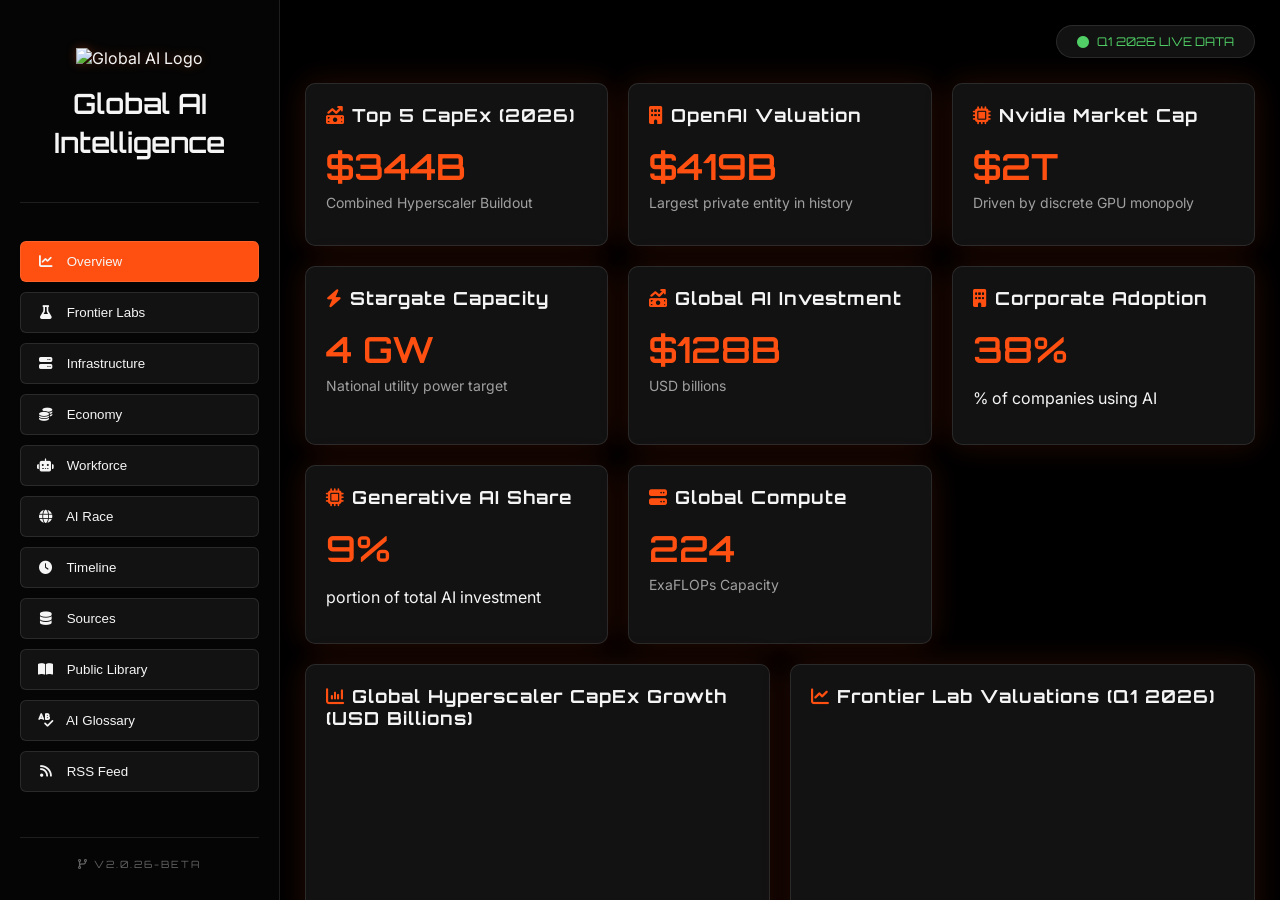
==== index.html @ ada2765d "Update index.html" ====
<!DOCTYPE html>
<html lang="en">
<head>

<meta charset="UTF-8">
<meta name="viewport" content="width=device-width, initial-scale=1.0">

<title>AI Intelligence Command Center 2026-2036</title>

<link href="https://fonts.googleapis.com/css2?family=Inter:wght@300;400;600&family=Orbitron:wght@500&family=Fira+Code&display=swap" rel="stylesheet">
<link rel="stylesheet" href="https://cdnjs.cloudflare.com/ajax/libs/font-awesome/6.5.0/css/all.min.css">
<script src="https://cdn.jsdelivr.net/npm/chart.js"></script>

    <!-- Favicon -->
    <link rel="icon" href="https://bucket.mlcdn.com/a/3336/3336910/images/954757f0260b2060e6b3824794ee5114949064bf.png">



    

<style>



    
:root {
--primary:#ff5011;
--secondary:#333333;
--bg-dark:#000000;
--bg-darker:#050505;
--bg-card:#121212;
--bg-hover:#1a1a1a;
--text-main:#f5f5f5;
--text-muted:#a0a0a0;
--border:rgba(255,255,255,0.1);
--success:#51cf66;
--warning:#ffd43b;
--danger:#ef4444;
--shadow-glow:0 0 30px rgba(255,80,17,0.15);
--transition:0.3s;
--font-primary:'Inter',sans-serif;
--font-code:'Fira Code',monospace;
--font-tech:'Orbitron',monospace;
}




    

* { box-sizing:border-box; }



    

body {
margin:0;
background:var(--bg-dark);
color:var(--text-main);
font-family:var(--font-primary);
}




::-webkit-scrollbar { width: 8px; }
::-webkit-scrollbar-track { background: #333; }
::-webkit-scrollbar-thumb { background: var(--primary); border-radius: 4px; }





.main-header {
    display: flex;
    justify-content: flex-end;
    margin-bottom: 25px;
}




    
.live-badge {
    color: var(--success);
    font-size: 12px;
    font-family: var(--font-tech);
    display: inline-flex;
    align-items: center;
    gap: 8px;
    background: var(--bg-card);
    padding: 8px 20px;
    border-radius: 20px;
    border: 1px solid var(--border);
    cursor: pointer;
    
    /* Animation Properties */
    transition: all 0.4s;
    max-width: 100%; /* Initial width */
    white-space: nowrap;
    overflow: hidden;
}





    
.live-badge:hover {
    max-width: 250px; /* Expands on hover */
    padding: 8px 25px;
    background: var(--bg-hover);
    border-color: var(--success);
    letter-spacing: 1.2px; /* Techy expansion feel */
    box-shadow: 0 0 15px rgba(81, 207, 102, 0.2); /* Subtle green glow */
    transform: scale(1.05);
}





    
.live-badge i { animation: pulse 2s infinite; }





    

@keyframes pulse {
    0% { opacity: 1; }
    50% { opacity: 0.4; }
    100% { opacity: 1; }
}





    
.container {
display: grid;
grid-template-columns: 280px 1fr;
height: 100vh;
}





    

.sidebar {
background: var(--bg-darker);
border-right: 1px solid var(--border);
padding: 20px;
padding-top: 3rem;
overflow: auto;
position: relative; /* Essential for absolute positioning of children */
display: flex;
flex-direction: column;  
}




    
.sidebar-brand {
    text-align: center;
    margin-bottom: 38px;
    padding-bottom: 30px;
    border-bottom: 1px solid var(--border);
}




    

.brand-logo {
    width: 90px; /* Adjust size as needed */
    height: auto;
    filter: drop-shadow(0 0 5px rgba(255, 80, 17, 0.3)); /* Optional: adds a glow in your skin-color */
  cursor: pointer;
    transition: all 0.35s cubic-bezier(0.34, 1.56, 0.64, 1);
    margin-bottom: 1rem;
}




    
.brand-logo:hover {
    /* Uses drop-shadow instead of text-shadow for images */
    filter: drop-shadow(0 0 15px var(--primary)) brightness(1.2) blur(0.2px);
    transform: scale(1.1) translateY(-5px);
}





    
.sidebar-brand i {
    font-size: 60px;
    color: var(--primary);
    margin-bottom: 15px;
    display: block;
    cursor: pointer;
}




    

.sidebar-brand i:hover {
    color: var(--primary);
    text-shadow: 0 0 15px var(--bg-card);
    filter: blur(0.5px) brightness(1.2);
    transform: scale(1.1) translateY(-3px);    
    transition: transform 0.35s cubic-bezier(0.34, 1.56, 0.64, 1);
}



    

.sidebar-brand h2 {
    font-family: var(--font-tech);
    font-size: 28px;
    margin: 0;
    color: var(--text-main);
    font-weight: 600;
    line-height: 1.4;
    margin-bottom: 10px;
}




    
.sidebar button {
width:100%;
padding:12px;
margin-right: 0;
margin-bottom:10px;
background:var(--bg-card);
border:1px solid var(--border);
color:var(--text-main);
cursor:pointer;
border-radius:6px;
transition:var(--transition);
text-align: left;
}


    

.sidebar button i {
    width: 25px;
    text-align: center;
    margin-right: 5px;
}




    
.sidebar button:hover,
.sidebar button.active-btn {
background:var(--primary);
}



    
.sidebar-footer {
    margin-top: auto; /* Pushes the footer to the bottom */
    padding-top: 20px;
    padding-bottom: 10px;
    text-align: center;
    border-top: 1px solid var(--border);
}



    

.version-tag {
    font-family: var(--font-tech);
    font-size: 10px;
    color: var(--text-muted);
    letter-spacing: 2px;
    text-transform: uppercase;
    opacity: 0.6;
    transition: var(--transition);
}



    
.version-tag:hover {
    color: var(--primary);
    opacity: 1;
    text-shadow: 0 0 10px rgba(255, 80, 17, 0.4);
}



    
.main {
padding:25px;
overflow:auto;
    cursor: pointer;
}



    

.main section {
    display: none;
    animation: fadeIn 0.4s ease-in-out;
}




    
.main section.active { display: block; }

@keyframes fadeIn {
    from { opacity: 0; transform: translateY(5px); }
    to { opacity: 1; transform: translateY(0); }
}


    

.dashboard {
display:grid;
grid-template-columns:repeat(auto-fit,minmax(300px,1fr));
gap:20px;
margin-bottom: 20px;
}


    
.dashboard-4col {
display:grid;
grid-template-columns:repeat(auto-fit,minmax(300px,1fr));
gap:20px;
margin-bottom: 20px;
}

.card {
background:var(--bg-card);
border:1px solid var(--border);
padding:20px;
border-radius:10px;
transition:var(--transition);
box-shadow:var(--shadow-glow);
}

.card:hover { background:var(--bg-hover); }

.card h3 {
margin-top:0;
font-size:18px;
letter-spacing:1px;
font-family:var(--font-tech);
color: var(--text-main);
}

.page-title {
margin-top:0;
font-size:27px;
letter-spacing:1px;
font-family:var(--font-tech);
color: var(--primary);
margin-bottom: 20px;
}

/* Apply primary color to all icons in headings */
h1 i, h2 i, h3 i, h4 i, h5 i, h6 i {
    color: var(--primary);
}

/* Enhanced spacing for dashboard lists */
.tech-list {
    color: var(--text-muted);
    padding-left: 20px;
    font-size: 14px;
    list-style-type: none; /* Optional: hides default bullets for a cleaner tech look */
}

.tech-list li {
    margin-bottom: 15px; /* Adjust this value for more or less space */
    line-height: 1.6;
    position: relative;
}

/* Optional: add custom techy bullets using your primary color */
.tech-list li::before {
    content: "▹";
    color: var(--primary);
    position: absolute;
    left: -18px;
}

.tech-list li:last-child {
    margin-bottom: 0;
}

.metric {
font-size:36px;
margin-top:10px;
color:var(--primary);
font-family:var(--font-tech);
font-weight: 600;
}

.metric-small {
font-size:24px;
margin-top:5px;
color:var(--text-main);
font-family:var(--font-tech);
}

.muted {
color: var(--text-muted);
font-size: 14px;
margin-top: 5px;
}

.flex-between {
    display: flex;
    justify-content: space-between;
    align-items: center;
    border-bottom: 1px solid var(--border);
    padding: 10px 0;
}
.flex-between:last-child { border-bottom: none; }

.sourceGrid {
display:grid;
grid-template-columns:repeat(auto-fit,minmax(220px,1fr));
gap:15px;
margin-top:20px;
}

a.sourceCard {
    display: block;
    background: var(--bg-card);
    padding: 15px;
    border: 1px solid var(--border);
    border-radius: 8px;
    text-decoration: none;
    color: var(--text-main);
    transition: var(--transition);
    cursor: pointer;
}

a.sourceCard:hover {
    transform: translateY(-3px);
    border-color: var(--primary);
    box-shadow: 0 5px 15px rgba(255,80,17,0.2);
}

a.sourceCard i {
    color: var(--primary);
    font-size: 20px;
    margin-bottom: 10px;
    display: block;
}

a.sourceCard span {
    font-weight: bold;
    display: block;
    margin-bottom: 5px;
}

a.sourceCard p {
    font-size: 12px;
    color: var(--text-muted);
    margin: 0;
}

canvas { margin-top:10px; }

@media(max-width:900px){
.container { grid-template-columns:1fr; }
.sidebar { display:flex; overflow-x:auto; }
.sidebar button { min-width:160px; margin-right:10px; }
}



/* Increased spacing specifically for the Geopolitics Export Control list */
#geopolitics .card ul li {
    line-height: 1.8;      /* Significant space between lines of the same bullet */
    margin-bottom: 20px;   /* Significant space between separate bullets */
    display: block;        /* Ensures margins apply correctly */
}



#geopolitics .card ul li strong {
    display: block;        /* Puts the label on its own line for a "stacked" look */
    margin-bottom: 4px;
}







/* --- Vertical Timeline --- */
.eco-timeline-container {
    position: relative;
    width: 100%;
    max-width: 800px;
    margin: 40px auto;
}

.eco-timeline-container::before {
    content: '';
    position: absolute;
    top: 0; left: 50%; bottom: 0;
    transform: translateX(-50%);
    width: 4px;
    background-color: var(--primary);
    border-radius: 2px;
}

.eco-entries { width: 100%; position: relative; }
.eco-entries::after { content: ""; display: table; clear: both; }

.eco-entry {
    width: calc(50% - 40px);
    float: left; clear: both; text-align: right; position: relative;
}

.eco-entry:not(:first-child) { margin-top: -30px; }

.eco-entry .eco-title {
    font-size: 24px;
    font-family: var(--font-tech);
    margin-bottom: 12px;
    color: var(--primary);
    position: relative;
}

.eco-entry .eco-title::before {
    content: ''; position: absolute;
    width: 12px; height: 12px;
    border: 4px solid var(--primary);
    background-color: var(--bg-card);
    border-radius: 100%;
    top: 50%; transform: translate(50%, -50%);
    right: -40px; z-index: 1000;
    box-shadow: 0 0 15px rgba(255,80,17,0.4);
}

.eco-entry .eco-title.big::before { width: 20px; height: 20px; }

.eco-entry .eco-body {
    color: var(--text-muted);
    background: var(--bg-card);
    padding: 15px;
    border: 1px solid var(--border);
    border-radius: 8px;
    box-shadow: var(--shadow-glow);
}

.eco-entry .eco-body p { margin: 0; line-height: 1.5em; font-size: 14px; }

.eco-entry:nth-child(2n) { text-align: left; float: right; }
.eco-entry:nth-child(2n) .eco-title::before {
    left: -40px; right: auto; transform: translate(-50%, -50%);
}

@media(max-width: 768px) {
    .eco-timeline-container::before { left: 20px; transform: none; }
    .eco-entry {
        width: calc(100% - 50px);
        float: right !important; clear: both; text-align: left !important;
        margin-top: 20px !important;
    }
    .eco-entry .eco-title::before {
        left: -30px !important; right: auto !important; transform: translate(-50%, -50%);
    }
}
</style>


    
<script async defer src='https://app.visitortracking.com/assets/js/tracer.js'></script>
<script>
function init_tracer() { 
   var tracer = new Tracer({  
   websiteId : "ef958862-8094-40cc-bddf-743ce15088dc",  
   async : true, 
   debug : false }); 
 } 
 </script>

    

</head>

<body>

<div class="container">

<div class="sidebar">
  
    <div class="sidebar-brand">
<img src="https://bucket.mlcdn.com/a/3336/3336910/images/b70a2366257c3d360371141467614834b2c66fa5.png" alt="Global AI Logo" class="brand-logo">      
        <h2>Global AI<br>Intelligence</h2>
    </div>
      
    <button onclick="go('overview')" class="active-btn"><i class="fa-solid fa-chart-line"></i> Overview</button>
    <button onclick="go('frontier')"><i class="fa-solid fa-flask"></i> Frontier Labs</button>
    <button onclick="go('infrastructure')"><i class="fa-solid fa-server"></i> Infrastructure</button>
    <button onclick="go('economy')"><i class="fa-solid fa-coins"></i> Economy</button>
    <button onclick="go('work')"><i class="fa-solid fa-robot"></i> Workforce</button>
    <button onclick="go('geopolitics')"><i class="fa-solid fa-globe"></i> AI Race</button>
    <button onclick="go('timeline')"><i class="fa-solid fa-clock"></i> Timeline</button>
    <button onclick="go('sources')"><i class="fa-solid fa-database"></i> Sources</button>

    <!-- Custom External Links (Copy/paste to add more) -->
    <button onclick="loadExternal('https://bebell-digital-solutions.github.io/global-ai-intelligence/resources/library', this)"><i class="fa-solid fa-book-open"></i> Public Library</button>
    <button onclick="loadExternal('https://bebell-digital-solutions.github.io/global-ai-intelligence/resources/glossary', this)"><i class="fa-solid fa-spell-check"></i> AI Glossary</button>
    <button onclick="loadExternal('https://bebell-digital-solutions.github.io/global-ai-intelligence/resources/rss-feed', this)"><i class="fa-solid fa-rss"></i> RSS Feed</button>

<div class="sidebar-footer">
    <div class="version-tag">
        <i class="fa-solid fa-code-branch"></i> v2.0.26-BETA
    </div>
</div>
  
</div>







<div class="main">
    <div class="main-header">    
        <div class="live-badge">
            <i class="fa-solid fa-circle"></i> Q1 2026 LIVE DATA
        </div>
    </div>
    
    
    
    
    
    
    
    
    
    <!-- OVERVIEW SECTION -->
    <section id="overview" class="active">
        <div class="dashboard-4col">
            <div class="card">
                <h3><i class="fa-solid fa-money-bill-trend-up" style="color: var(--primary)"></i> Top 5 CapEx (2026)</h3>
                <div class="metric">$<span id="capexCounter">0</span>B</div>
                <p class="muted">Combined Hyperscaler Buildout</p>
            </div>
            <div class="card">
                <h3><i class="fa-solid fa-building" style="color: var(--primary)"></i> OpenAI Valuation</h3>
                <div class="metric">$<span id="openaiValCounter">0</span>B</div>
                <p class="muted">Largest private entity in history</p>
            </div>
            <div class="card">
                <h3><i class="fa-solid fa-microchip" style="color: var(--primary)"></i> Nvidia Market Cap</h3>
                <div class="metric">$<span id="nvidiaCounter">0</span>T</div>
                <p class="muted">Driven by discrete GPU monopoly</p>
            </div>
            <div class="card">
                <h3><i class="fa-solid fa-bolt" style="color: var(--primary)"></i> Stargate Capacity</h3>
                <div class="metric"><span id="gwCounter">0</span> GW</div>
                <p class="muted">National utility power target</p>
            </div>
            <div class="card">
                <h3><i class="fa-solid fa-money-bill-trend-up" style="color: var(--primary)"></i> Global AI Investment</h3>
                <div class="metric">$<span id="investmentCounter">0</span>B</div>
                <p class="muted">USD billions</p>
            </div>
            <div class="card">
                <h3><i class="fa-solid fa-building" style="color: var(--primary)"></i> Corporate Adoption</h3>
                <div class="metric"><span id="adoptionCounter">0</span>%</div>
                <p>% of companies using AI</p>
            </div>
            <div class="card">
                <h3><i class="fa-solid fa-microchip" style="color: var(--primary)"></i> Generative AI Share</h3>
                <div class="metric"><span id="genAiShareCounter">0</span>%</div>
                <p>portion of total AI investment</p>
            </div>
            
            
            <div class="card">
                <h3><i class="fa-solid fa-server" style="color: var(--primary)"></i> Global Compute</h3>
                <div class="metric" id="computeCounter">0</div>
                <p class="muted">ExaFLOPs Capacity</p>
            </div>
        </div>

        <div class="dashboard">
            <div class="card">
                <h3><i class="fa-solid fa-chart-column" style="color: var(--primary)"></i> Global Hyperscaler CapEx Growth (USD Billions)</h3>
                <canvas id="investmentChart"></canvas>
            </div>

          
            <div class="card">
                <h3><i class="fa-solid fa-chart-line" style="color: var(--primary)"></i> Frontier Lab Valuations (Q1 2026)</h3>
                <canvas id="valuationChart"></canvas>
            </div>
        </div>

      
        <div class="dashboard">
            <div class="card" style="grid-column: 1 / -1; display: flex; flex-direction: column;">
                <h3><i class="fa-solid fa-chart-line" style="color: var(--primary)"></i> Enterprise Adoption Progression (%)</h3>
                <div style="position: relative; flex-grow: 1; min-height: 250px; margin-top: 15px;">
                    <canvas id="adoptionChart"></canvas>
                </div>
            </div>

          
        </div>
    </section>
    
    
    
    
    
    
    
    
    
    
    
    <!-- FRONTIER LABS SECTION -->
    <section id="frontier">
        <div class="card" style="margin-bottom: 20px;">
            <h2 class="page-title"><i class="fa-solid fa-flask"></i> Frontier Labs & Consolidation</h2>
            <p style="color:var(--text-muted); line-height: 1.6;">The financial architecture of the AI sector in 2026 is defined by "mega-rounds" driving deep vertical integration between model development, hardware supply, and cloud infrastructure. A clear "winner-takes-most" market dynamic has emerged.</p>
        </div>
        
        <div class="dashboard">
            <div class="card" style="grid-column: 1 / -1; display: flex; flex-direction: column;">
                <h3><i class="fa-solid fa-chart-line"></i> Frontier Model Capability Progression (2022 - 2026)</h3>
                <div style="position: relative; flex-grow: 1; min-height: 300px; margin-top: 15px;">
                    <canvas id="frontierProgressChart"></canvas>
                </div>
            </div>
        </div>        
        
        <div class="dashboard">
            <!-- OpenAI Card -->
            <div class="card" style="border-top: 4px solid var(--primary);">
                <h3><img src="https://bucket.mlcdn.com/a/3336/3336910/images/690ddf9a550e1aadf0466f170d673bffa3c2aa18.png" width="23" style="vertical-align: text-bottom; margin-right: 5px;"> OpenAI: The Trillion-Dollar Trajectory</h3>
                <div class="metric">$840 Billion</div>
                <p class="muted">Post-Money Valuation (Series H)</p>
                <div style="margin-top: 20px;">
                    <div class="flex-between"><span>Total Fundraise</span> <span class="metric-small" style="margin:0;">$110B</span></div>
                    <div class="flex-between"><span>2026 Revenue Proj.</span> <span class="metric-small" style="margin:0;">$30B</span></div>
                    <div class="flex-between"><span>Weekly Active Users</span> <span class="metric-small" style="margin:0;">900M+</span></div>
                    <div class="flex-between"><span>Consumer Subs.</span> <span class="metric-small" style="margin:0;">50M+</span></div>
                </div>
                <div style="margin-top: 15px; background: var(--bg-dark); padding: 10px; border-radius: 6px;">
                    <p class="muted" style="margin: 0; font-size: 12px;"><i class="fa-solid fa-handshake"></i> <strong>Lead Investors:</strong> Amazon ($50B), SoftBank ($30B), Nvidia ($30B)</p>
                </div>
            </div>
            
            
            
            

            <!-- Anthropic Card -->
            <div class="card" style="border-top: 4px solid #d97757;">
                <h3><img src="https://bucket.mlcdn.com/a/3336/3336910/images/45a42e0c1d6dc6b5b8884f901de92ce8b9015b7e.png" width="23" style="vertical-align: text-bottom; margin-right: 5px;"> Anthropic: Enterprise Reliability</h3>
                <div class="metric" style="color:#d97757;">$380 Billion</div>
                <p class="muted">Post-Money Valuation (Series G)</p>
                <div style="margin-top: 20px;">
                    <div class="flex-between"><span>Total Fundraise (Series G)</span> <span class="metric-small" style="margin:0;">$30B</span></div>
                    <div class="flex-between"><span>Run-Rate Revenue</span> <span class="metric-small" style="margin:0;">$14B</span></div>
                    <div class="flex-between"><span>Claude Code Rev.</span> <span class="metric-small" style="margin:0;">$2.5B</span></div>
                    <div class="flex-between"><span>Global GitHub Commits</span> <span class="metric-small" style="margin:0;">4%</span></div>
                </div>
                <div style="margin-top: 15px; background: var(--bg-dark); padding: 10px; border-radius: 6px;">
                    <p class="muted" style="margin: 0; font-size: 12px;"><i class="fa-solid fa-handshake"></i> <strong>Lead Investors:</strong> GIC and Coatue. Focus on agentic workflows and "neutral" cross-cloud presence.</p>
                </div>
            </div>
            
            
            
            

            <!-- Google DeepMind Card -->
            <div class="card" style="border-top: 4px solid #4285F4;">
                <h3><i class="fa-brands fa-google" style="margin-right: 5px; color: #4285F4;"></i> Google DeepMind: Integrated Stack</h3>
                <div class="metric" style="color:#4285F4;">Gemini Era</div>
                <p class="muted">Alphabet Internal Frontier Lab</p>
                <div style="margin-top: 20px;">
                    <div class="flex-between"><span>Google Cloud Run-Rate</span> <span class="metric-small" style="margin:0;">$70B+</span></div>
                    <div class="flex-between"><span>Enterprise Backlog</span> <span class="metric-small" style="margin:0;">$240B</span></div>
                    <div class="flex-between"><span>Hardware Base</span> <span class="metric-small" style="margin:0;">TPU v6/v7</span></div>
                    <div class="flex-between"><span>Ecosystem</span> <span class="metric-small" style="margin:0;">Workspace</span></div>
                </div>
                <div style="margin-top: 15px; background: var(--bg-dark); padding: 10px; border-radius: 6px;">
                    <p class="muted" style="margin: 0; font-size: 12px;"><i class="fa-solid fa-server"></i> <strong>Strategic Focus:</strong> Vertical integration from custom silicon (Trillium/Ironwood) to Gemini Enterprise productivity tools.</p>
                </div>
            </div>
            
            
            
            
            

            <!-- Meta Superintelligence Labs Card -->
            <div class="card" style="border-top: 4px solid #0668E1;">
                <h3><i class="fa-brands fa-meta" style="margin-right: 5px; color: #0668E1;"></i> Meta: Superintelligence Labs</h3>
                <div class="metric" style="color:#0668E1;">Open OS</div>
                <p class="muted">Llama Series Ecosystem</p>
                <div style="margin-top: 20px;">
                    <div class="flex-between"><span>2026 AI CapEx</span> <span class="metric-small" style="margin:0;">$135B</span></div>
                    <div class="flex-between"><span>Distribution Base</span> <span class="metric-small" style="margin:0;">3B+ Users</span></div>
                    <div class="flex-between"><span>Model Strategy</span> <span class="metric-small" style="margin:0;">Open-Weights</span></div>
                    <div class="flex-between"><span>Primary Goal</span> <span class="metric-small" style="margin:0;">Agentic OS</span></div>
                </div>
                <div style="margin-top: 15px; background: var(--bg-dark); padding: 10px; border-radius: 6px;">
                    <p class="muted" style="margin: 0; font-size: 12px;"><i class="fa-solid fa-bullseye"></i> <strong>Strategic Focus:</strong> Defining the consumer-side "AI operating system" by integrating Llama-powered agents across social platforms.</p>
                </div>
            </div>
            
            
            
            
            

            <!-- Chinese Frontier Models Card -->
            <div class="card" style="border-top: 4px solid #E60000;">
                <h3><i class="fa-solid fa-dragon" style="margin-right: 5px; color: #E60000;"></i> China: The Bifurcated Stack</h3>
                <div class="metric" style="color:#E60000;">Sovereign</div>
                <p class="muted">DeepSeek / Qwen / Ernie</p>
                <div style="margin-top: 20px;">
                    <div class="flex-between"><span>Domestic Chip Output</span> <span class="metric-small" style="margin:0;">390k / yr</span></div>
                    <div class="flex-between"><span>Performance Cap</span> <span class="metric-small" style="margin:0;">US 50% Rule</span></div>
                    <div class="flex-between"><span>Key Hurdle</span> <span class="metric-small" style="margin:0;">EUV Access</span></div>
                    <div class="flex-between"><span>Focus Area</span> <span class="metric-small" style="margin:0;">Industrial AI</span></div>
                </div>
                <div style="margin-top: 15px; background: var(--bg-dark); padding: 10px; border-radius: 6px;">
                    <p class="muted" style="margin: 0; font-size: 12px;"><i class="fa-solid fa-shield-halved"></i> <strong>Strategic Focus:</strong> Accelerating domestic GPU development (Huawei/SMIC) to bypass stringent US export controls and maintain frontier parity.</p>
                </div>
            </div>
            
            
            
            
            
            <!-- Microsoft Card -->
<div class="card" style="border-top: 4px solid #00A4EF;">
    <h3><i class="fa-brands fa-microsoft" style="margin-right: 5px; color: #00A4EF;"></i> Microsoft: The AI Platform</h3>
    <div class="metric" style="color:#00A4EF;">$180B</div>
    <p class="muted">Azure AI Revenue Run-Rate</p>
    <div style="margin-top: 20px;">
        <div class="flex-between"><span>Total Azure Run-Rate</span> <span class="metric-small" style="margin:0;">$250B</span></div>
        <div class="flex-between"><span>GitHub Copilot Rev.</span> <span class="metric-small" style="margin:0;">$8B</span></div>
        <div class="flex-between"><span>M365 Copilot Users</span> <span class="metric-small" style="margin:0;">75M</span></div>
        <div class="flex-between"><span>OpenAI Stake</span> <span class="metric-small" style="margin:0;">49%</span></div>
    </div>
    <div style="margin-top: 15px; background: var(--bg-dark); padding: 10px; border-radius: 6px;">
        <p class="muted" style="margin: 0; font-size: 12px;"><i class="fa-solid fa-cloud"></i> <strong>Strategic Focus:</strong> Deep integration of OpenAI models across Azure, GitHub, and Microsoft 365, plus custom Maia AI accelerators.</p>
    </div>
</div>

<!-- Nvidia Card -->
<div class="card" style="border-top: 4px solid #76B900;">
    <h3><i class="fa-solid fa-microchip" style="margin-right: 5px; color: #76B900;"></i> Nvidia: The AI Compute Backbone</h3>
    <div class="metric" style="color:#76B900;">$4.2T</div>
    <p class="muted">Market Cap (2026)</p>
    <div style="margin-top: 20px;">
        <div class="flex-between"><span>Data Center Run-Rate</span> <span class="metric-small" style="margin:0;">$250B</span></div>
        <div class="flex-between"><span>AI GPU Shipments</span> <span class="metric-small" style="margin:0;">12M / yr</span></div>
        <div class="flex-between"><span>CUDA Developers</span> <span class="metric-small" style="margin:0;">6M+</span></div>
        <div class="flex-between"><span>AI Investments</span> <span class="metric-small" style="margin:0;">$50B+</span></div>
    </div>
    <div style="margin-top: 15px; background: var(--bg-dark); padding: 10px; border-radius: 6px;">
        <p class="muted" style="margin: 0; font-size: 12px;"><i class="fa-solid fa-chart-simple"></i> <strong>Strategic Focus:</strong> Dominant hardware/software moat (CUDA, NVLink) and strategic equity stakes in every major frontier lab.</p>
    </div>
</div>

<!-- xAI Card -->
<div class="card" style="border-top: 4px solid #f1f1f1;">
    <h3><i class="fa-brands fa-x-twitter" style="margin-right: 5px; color: #f9f9f9;"></i> xAI: The Colossus Builder</h3>
    <div class="metric" style="color:#f1f1f1;">$120B</div>
    <p class="muted">Post-Money Valuation (Series C)</p>
    <div style="margin-top: 20px;">
        <div class="flex-between"><span>Total Fundraise</span> <span class="metric-small" style="margin:0;">$30B</span></div>
        <div class="flex-between"><span>Grok Users</span> <span class="metric-small" style="margin:0;">150M</span></div>
        <div class="flex-between"><span>Supercomputer Scale</span> <span class="metric-small" style="margin:0;">1M H100s</span></div>
        <div class="flex-between"><span>X Integration</span> <span class="metric-small" style="margin:0;">Full</span></div>
    </div>
    <div style="margin-top: 15px; background: var(--bg-dark); padding: 10px; border-radius: 6px;">
        <p class="muted" style="margin: 0; font-size: 12px;"><i class="fa-solid fa-bolt"></i> <strong>Strategic Focus:</strong> Rapidly scaling the world’s largest supercomputer to achieve frontier models, tightly integrated with the X platform for real-time data.</p>
    </div>
</div>

<!-- Amazon Card -->
<div class="card" style="border-top: 4px solid #FF9900;">
    <h3><i class="fa-brands fa-amazon" style="margin-right: 5px; color: #FF9900;"></i> Amazon: The Custom Silicon Giant</h3>
    <div class="metric" style="color:#FF9900;">$90B</div>
    <p class="muted">AWS AI Revenue Run-Rate</p>
    <div style="margin-top: 20px;">
        <div class="flex-between"><span>Total AWS Run-Rate</span> <span class="metric-small" style="margin:0;">$200B</span></div>
        <div class="flex-between"><span>Trainium/Inferentia</span> <span class="metric-small" style="margin:0;">70% of AI workloads</span></div>
        <div class="flex-between"><span>Anthropic Stake</span> <span class="metric-small" style="margin:0;">$50B invested</span></div>
        <div class="flex-between"><span>Bedrock Customers</span> <span class="metric-small" style="margin:0;">150k+</span></div>
    </div>
    <div style="margin-top: 15px; background: var(--bg-dark); padding: 10px; border-radius: 6px;">
        <p class="muted" style="margin: 0; font-size: 12px;"><i class="fa-solid fa-server"></i> <strong>Strategic Focus:</strong> Vertical integration with custom AI chips (Trainium/Inferentia) and the Bedrock platform, plus deep partnership with Anthropic.</p>
    </div>
</div>
            
            
            
            
            
            
            
            
        </div>

    </section>
    
    
    
    
    
    
    
    
    
    
    <!-- INFRASTRUCTURE SECTION -->
    <section id="infrastructure">
        <div class="card" style="margin-bottom: 20px;">
            <h2 class="page-title"><i class="fa-solid fa-server" style="color: var(--primary)"></i> The Hyperscale Arms Race</h2>
            <p style="color:var(--text-muted); line-height: 1.6;">2026 collective CapEx among the "Big Five" is projected between $650B - $690B, exceeding the annual investment of the entire publicly traded U.S. energy sector by 4x. Compute is the most valuable commodity on Earth.</p>
        </div>

        <div class="dashboard">
            <div class="card" style="grid-column: 1 / -1; display: flex; flex-direction: column;">
                <h3><i class="fa-solid fa-bolt" style="color: var(--primary)"></i> 2025 vs 2026 Hyperscaler CapEx Projections (USD Billions)</h3>
                <div style="position: relative; flex-grow: 1; min-height: 300px; margin-top: 15px;">
                    <canvas id="hyperscalerCapExChart"></canvas>
                </div>
            </div>
        </div>

<div class="dashboard">
    <div class="card">
        <h3><i class="fa-solid fa-microchip"></i> Hardware Foundation</h3>
        <ul class="tech-list">
            <li><strong style="color:var(--text-main);">Nvidia Dominance:</strong> Hit $5T Market Cap. Record FY26 Data Center revenue of $193.7B with 75%+ margins.</li>
            <li><strong style="color:var(--text-main);">Rubin (R100) Launch:</strong> Uses TSMC 3nm & HBM4. Reduces inference token costs by 10x, optimized for "agentic AI".</li>
            <li><strong style="color:var(--text-main);">Custom Silicon:</strong> Google TPU v6 (Trillium), AWS Trainium2 (500k-chip Anthropic cluster), Microsoft Maia 200.</li>
            <li><strong style="color:var(--text-main);">Supply Chain:</strong> TSMC N2 mass production underway. Nvidia is TSMC's largest N2 client for 2026.</li>
        </ul>
    </div>

    <div class="card">
        <h3><i class="fa-solid fa-tower-broadcast"></i> Project Stargate</h3>
        <p style="color:var(--text-muted); font-size: 14px; line-height: 1.8; margin-bottom: 15px;">The most ambitious infrastructure initiative in history. A public-private venture to build world-scale data centers functioning as a US national utility.</p>
        <div>
            <div class="flex-between"><span>Total Investment</span> <span class="metric-small" style="color:var(--success); margin:0;">$500B</span></div>
            <div class="flex-between"><span>Power Target</span> <span class="metric-small" style="color:var(--warning); margin:0;">10 GW</span></div>
            <div class="flex-between"><span>Partners</span> <span style="color:var(--text-main); font-size:14px; text-align:right;">OpenAI, SoftBank,<br>Oracle, MGX</span></div>
        </div>
        <p class="muted" style="font-size: 12px; margin-top: 15px;">* Major sites under construction in Abilene (TX), Port Washington (WI), NM, and OH.</p>
    </div>
</div>
     
    </section>
    
    
    
    
    
    
    
    
    
    
    
    

    <!-- ECONOMY SECTION -->
    <section id="economy">
        <div class="card" style="margin-bottom: 30px;">
            <h2 class="page-title"><i class="fa-solid fa-earth-americas"></i> Macroeconomic Impact (2030 Projections)</h2>
            <p style="color:var(--text-muted); line-height: 1.6;">The long-term economic impact of AI is projected to be transformative. AI is expected to add the equivalent of Germany's economy to the world every year.</p>
        </div>

        <div class="dashboard-4col">
            <div class="card" style="border-left: 3px solid var(--primary);">
                <h3 style="color:var(--text-muted);">PwC Estimate</h3>
                <div class="metric">$15.7T</div>
                <p class="muted">Global GDP Impact</p>
                <p style="font-size:12px; color:var(--text-muted); margin-top:10px;">Driven by consumption-side effects and productivity.</p>
            </div>
            <div class="card" style="border-left: 3px solid var(--success);">
                <h3 style="color:var(--text-muted);">McKinsey Estimate</h3>
                <div class="metric">$13.0T</div>
                <p class="muted">Global GDP Impact</p>
                <p style="font-size:12px; color:var(--text-muted); margin-top:10px;">Driven by substitution of labor by automation.</p>
            </div>
            <div class="card" style="border-left: 3px solid var(--warning);">
                <h3 style="color:var(--text-muted);">Goldman Sachs</h3>
                <div class="metric">$7.0T</div>
                <p class="muted">Gen-AI Only Impact</p>
                <p style="font-size:12px; color:var(--text-muted); margin-top:10px;">1.5 percentage point annual productivity boost.</p>
            </div>
            <div class="card" style="border-left: 3px solid #8e44ad;">
                <h3 style="color:var(--text-muted);">Regional Boost</h3>
                <div class="metric-small" style="color:var(--primary); margin-top:10px;">China: +26%</div>
                <div class="metric-small" style="color:var(--primary); margin-top:5px;">N. America: +14.5%</div>
                <p class="muted" style="margin-top:15px;">Projected GDP increase by 2030.</p>
            </div>
        </div>
    </section>
    
    
    
    
    
    
    
    
    

    <!-- WORKFORCE SECTION -->
    <section id="work">
        <div class="card" style="margin-bottom: 20px;">
            <h2 class="page-title"><i class="fa-solid fa-user-gear"></i> Workforce Displacement & Transformation</h2>
            <p style="color:var(--text-muted); line-height: 1.6;">The World Economic Forum predicts mass workforce realignment over the next decade. The impact is most acute in knowledge-intensive sectors, where occupations in the 80th percentile of earnings are the most exposed to automation via agentic workflows.</p>
        </div>

        <div class="dashboard-4col">
            <div class="card" style="text-align: center;">
                <h3 style="color:var(--text-muted);">Jobs Transformed</h3>
                <div class="metric" style="color:var(--primary);">1.1B</div>
            </div>
            <div class="card" style="text-align: center;">
                <h3 style="color:var(--text-muted);">New Jobs Created</h3>
                <div class="metric" style="color:var(--success);">170M</div>
            </div>
            <div class="card" style="text-align: center;">
                <h3 style="color:var(--text-muted);">Roles Displaced</h3>
                <div class="metric" style="color:var(--danger);">92M</div>
            </div>
        </div>

        <div class="dashboard">
            <div class="card" style="grid-column: 1 / -1;">
                <h3><i class="fa-solid fa-code-branch"></i> Future Scenarios</h3>
                <div style="display: grid; grid-template-columns: 1fr 1fr; gap: 20px; margin-top: 15px;">
                    <div style="background: rgba(81, 207, 102, 0.1); border: 1px solid var(--success); padding: 15px; border-radius: 8px;">
                        <h4 style="color: var(--success); margin-top: 0;">Supercharged Progress Scenario</h4>
                        <p style="font-size: 14px; color: var(--text-muted); line-height: 1.5; margin-bottom: 0;">Exponential AI breakthroughs combined with high workforce readiness lead to a productivity surge where humans act as "agent orchestrators".</p>
                    </div>

                  
                    <div style="background: rgba(239, 68, 68, 0.1); border: 1px solid var(--danger); padding: 15px; border-radius: 8px;">
                        <h4 style="color: var(--danger); margin-top: 0;">Age of Displacement Scenario</h4>
                        <p style="font-size: 14px; color: var(--text-muted); line-height: 1.5; margin-bottom: 0;">AI advancement outpaces the capacity to reskill, leading to unemployment spikes and wage polarization for knowledge workers.</p>
                    </div>
                </div>
            </div>
        </div>
    </section>
    
    
    
    
    
    

    <!-- GEOPOLITICS SECTION -->
    <section id="geopolitics">
        <div class="card" style="margin-bottom: 20px;">
            <h2 class="page-title"><i class="fa-solid fa-globe"></i> Sovereign AI & The Bifurcated Economy</h2>
            <p style="color:var(--text-muted); line-height: 1.6;">Nations are building domestic compute capacity to ensure strategic autonomy, while heavy US export controls create a bifurcated global AI stack.</p>
        </div>

        <div class="dashboard">
            <div class="card">
                <h3><i class="fa-solid fa-shield-halved"></i> Export Controls (2026 Rules)</h3>
                <ul style="color:var(--text-muted); padding-left: 20px; line-height: 1.6; font-size: 14px;">
                    <li><strong style="color:var(--primary);">US 50% Volume Cap:</strong> Aggregate processing performance exported to China cannot exceed half of what is shipped to US customers.</li>
                    <li><strong style="color:var(--primary);">The Chinese Response:</strong> Accelerated domestic GPU development. Huawei & SMIC projected to produce 390,000 H200-equivalent chips in 2026.</li>
                    <li><strong style="color:var(--primary);">Bottleneck:</strong> Lack of access to high-end EUV lithography blocks China from competing effectively at 2nm/3nm nodes.</li>
                </ul>
            </div>
            
<div class="card">
    <h3><i class="fa-solid fa-flag"></i> Sovereign Compute Initiatives</h3>
    <div style="margin-top: 20px;" class="div-spacing-fix"> <div style="margin-bottom: 25px;"> <h4 style="color: var(--primary); margin: 0 0 10px 0;">🇸🇦 Saudi Arabia (HUMAIN)</h4>
            <p style="font-size: 14px; line-height: 1.8; margin: 0; color: var(--text-muted);">Targeting 1.9 GW of capacity by 2030. "Full-stack" sovereign model from Arabic LLMs to local semiconductor ops.</p>
        </div>
        
        <div style="margin-bottom: 25px;"> <h4 style="color: var(--primary); margin: 0 0 10px 0;">🇦🇪 UAE (MGX Fund)</h4>
            <p style="font-size: 14px; line-height: 1.8; margin: 0; color: var(--text-muted);">$100B AUM target. Partnered with Nvidia/Mistral for a $43B Europe AI campus. Major backer of US Stargate.</p>
        </div>

        <div>
            <h4 style="color: var(--primary); margin: 0 0 10px 0;">🇯🇵 Japan & 🇰🇷 South Korea</h4>
            <p style="font-size: 14px; line-height: 1.8; margin: 0; color: var(--text-muted);">Japan commits $6.3B to national AI plan. Korea sees adoption surge to 30%+ of population via national skilling.</p>
        </div>
    </div>
</div>
        </div>
    </section>
    
    
    
    
    
    
    
    
    
    

    <!-- TIMELINE SECTION -->
    <section id="timeline">
        <div class="card" style="margin-bottom: 30px;">
            <h2 class="page-title"><i class="fa-solid fa-clock"></i> The Infrastructure Supercycle Timeline</h2>
            <p style="color:var(--text-muted);">Mapping the deployment phases of national-scale cognitive utilities.</p>
        </div>

        <div class="eco-timeline-container">
            <div class="eco-entries">
                <div class="eco-entry">
                    <div class="eco-title big">2024-2025</div>
                    <div class="eco-body">
                        <p><strong>The Speculative Hype Phase:</strong> Massive capital influx into GenAI models. Nvidia launches Blackwell architecture, reducing inference costs 35x.</p>
                    </div>
                </div>
                <div class="eco-entry">
                    <div class="eco-title big">Early 2026</div>
                    <div class="eco-body">
                        <p><strong>The Mega-Rounds:</strong> OpenAI reaches $840B valuation via $110B raise. Anthropic hits $380B. TSMC begins mass production of 2nm nodes.</p>
                    </div>
                </div>
                <div class="eco-entry">
                    <div class="eco-title big">Late 2026</div>
                    <div class="eco-body">
                        <p><strong>Industrial Deployment:</strong> Hyperscaler CapEx approaches $700B annually. Launch of Nvidia Rubin optimized for agentic and physical AI.</p>
                    </div>
                </div>
                <div class="eco-entry">
                    <div class="eco-title big">2028</div>
                    <div class="eco-body">
                        <p><strong>Stargate Milestone:</strong> Port Washington campus reaches 1 GW capacity. Agentic workflows deeply integrated into global GitHub commits and knowledge work.</p>
                    </div>
                </div>
                <div class="eco-entry">
                    <div class="eco-title big">2030</div>
                    <div class="eco-body">
                        <p><strong>Macro Realignment:</strong> Global GDP boosted by up to $15.7T. Saudi HUMAIN initiative targets 1.9 GW. Sovereign AI compute becomes standard.</p>
                    </div>
                </div>
            </div>
        </div>
    </section>
    
    
    
    
    
    
    
    
    

    <!-- SOURCES SECTION -->
    <section id="sources">
        <div class="card">
            <h2 class="page-title"><i class="fa-solid fa-database"></i> Intelligence Sources (Q1 2026)</h2>
            <p style="color:var(--text-muted);">Data pulled from frontier lab funding rounds, hyperscale CapEx projections, semiconductor manufacturing roadmaps, and sovereign investment strategies.</p>
            <div class="sourceGrid">
                <a href="#" class="sourceCard">
                    <i class="fa-solid fa-money-bill-transfer"></i>
                    <span>Venture Data (Series G/H)</span>
                    <p>OpenAI & Anthropic private market valuations and capitalization tables.</p>
                </a>
                <a href="#" class="sourceCard">
                    <i class="fa-solid fa-building"></i>
                    <span>Hyperscaler Q1 Reports</span>
                    <p>Forward guidance on 2026 CapEx from Amazon, Alphabet, Microsoft, Meta, Oracle.</p>
                </a>
                <a href="#" class="sourceCard">
                    <i class="fa-solid fa-microchip"></i>
                    <span>TSMC & Nvidia Roadmaps</span>
                    <p>N2 wafer projections and R100/Blackwell hardware supply chain metrics.</p>
                </a>
                <a href="#" class="sourceCard">
                    <i class="fa-solid fa-chart-line"></i>
                    <span>Macro Economic Models</span>
                    <p>GDP and workforce projections by PwC, McKinsey, WEF, and Goldman Sachs.</p>
                </a>




<a href="https://www.iea.org/reports/energy-and-ai/energy-supply-for-ai" target="_blank" class="sourceCard">
                    <i class="fa-solid fa-bolt"></i>
                    <span>IEA Energy & Power Analysis</span>
                    <p>Projections for 1,000+ TWh data center demand and the $80B "power backlog" affecting Azure and AWS.</p>
                </a>

                <a href="https://huggingface.co/spaces/lmarena-ai/chatbot-arena" target="_blank" class="sourceCard">
                    <i class="fa-solid fa-ranking-star"></i>
                    <span>LMSYS & Hugging Face Metrics</span>
                    <p>Live Elo ratings for Claude 4.6 and Gemini 3.1; tracking model performance parity and coding benchmarks.</p>
                </a>

                <a href="https://economicgraph.linkedin.com/research" target="_blank" class="sourceCard">
                    <i class="fa-solid fa-briefcase"></i>
                    <span>LinkedIn AI at Work Report</span>
                    <p>Data on 1.3M new AI roles and the 70% YoY increase in US roles requiring AI literacy.</p>
                </a>

                <a href="https://www.insideprivacy.com/artificial-intelligence/international-ai-safety-report-2026-examines-ai-capabilities-risks-and-safeguards/" target="_blank" class="sourceCard">
                    <i class="fa-solid fa-shield-halved"></i>
                    <span>International AI Safety Report</span>
                    <p>2026 expert consensus on "reasoning" model risks and the 77% autonomous vulnerability discovery rate.</p>
                </a>







            </div>
            
        </div>
    </section>
    
    
    
    
    
    
    
    

    <!-- EXTERNAL CONTENT IFRAME SECTION -->
    <section id="external-content">
        <div class="card" style="height: calc(100vh - 120px); padding: 0; overflow: hidden; display: flex; flex-direction: column;">
            <div style="padding: 15px 20px; border-bottom: 1px solid var(--border); background: var(--bg-darker); display: flex; align-items: center; gap: 10px;">
                <i class="fa-solid fa-link" style="color: var(--primary);"></i>
                <span id="iframe-title" style="font-family: var(--font-tech); font-size: 14px; color: var(--text-main);">External Content</span>
            </div>
            <iframe id="content-iframe" src="" style="width: 100%; flex-grow: 1; border: none; background: var(--bg-dark);"></iframe>
        </div>
    </section>

</div>
</div>
















    

<script>
function go(id){
    // 1. Hide all sections
    const sections = document.querySelectorAll('.main section');
    sections.forEach(sec => sec.classList.remove('active'));

    // 2. Show the targeted section
    const targetSection = document.getElementById(id);
    if(targetSection) {
        targetSection.classList.add('active');
    }

    // 3. Update the active state on the sidebar buttons
    const buttons = document.querySelectorAll('.sidebar button');
    buttons.forEach(btn => btn.classList.remove('active-btn'));
    
    // Find the button that triggers this specific section and add the active class
    const targetButton = document.querySelector(`.sidebar button[onclick="go('${id}')"]`);
    if(targetButton) {
        targetButton.classList.add('active-btn');
    }
}

// Function to handle custom URL iframe buttons
function loadExternal(url, btnElement) {
    // 1. Hide all sections
    const sections = document.querySelectorAll('.main section');
    sections.forEach(sec => sec.classList.remove('active'));

    // 2. Show the iframe section
    const targetSection = document.getElementById('external-content');
    if(targetSection) {
        targetSection.classList.add('active');
    }

    // 3. Set the iframe source and title
    document.getElementById('content-iframe').src = url;
    document.getElementById('iframe-title').innerText = btnElement.innerText.trim();

    // 4. Update the active state on the sidebar buttons
    const buttons = document.querySelectorAll('.sidebar button');
    buttons.forEach(btn => btn.classList.remove('active-btn'));
    btnElement.classList.add('active-btn');
}

function animateValue(id, end, decimals = 0){
    let obj = document.getElementById(id);
    if (!obj) return; 

    let duration = 2000;
    let startTime = null;

    function animation(currentTime){
        if(!startTime) startTime = currentTime;
        let progress = currentTime - startTime;
        
        let value = Math.min((progress / duration) * end, end);
        
        if (decimals > 0) {
            obj.innerHTML = value.toFixed(decimals);
        } else {
            obj.innerHTML = Math.floor(value);
        }
        
        if(progress < duration) {
            requestAnimationFrame(animation);
        } else {
            obj.innerHTML = decimals > 0 ? end.toFixed(decimals) : end; 
        }
    }
    requestAnimationFrame(animation);
}

// Ensure variables animate properly when the DOM is ready
window.onload = function() {
    animateValue("capexCounter", 690);
    animateValue("openaiValCounter", 840);
    animateValue("nvidiaCounter", 5);
    animateValue("gwCounter", 10);
    animateValue("investmentCounter", 258);
    animateValue("adoptionCounter", 78);
    animateValue("computeCounter", 450);
    animateValue("genAiShareCounter", 20);

    // Initialize Charts inside onload to guarantee the canvas is ready
    Chart.defaults.color = '#a0a0a0';
    Chart.defaults.font.family = "'Inter', sans-serif";

    // Overview Chart 1: Hyperscaler CapEx Growth over time
    new Chart(document.getElementById("investmentChart"), {
        type:"bar",
        data:{
            labels:["2022","2023","2024","2025 (Est)","2026 (Proj)"],
            datasets:[{
                label:"Top 5 CapEx (USD Billions)",
                data:[140, 180, 252, 398.6, 690],
                backgroundColor:"#ff5011",
                borderRadius: 4
            }]
        },
        options: {
            responsive: true,
            plugins: { legend: { display: false } },
            scales: {
                x: { grid: { display: false } },
                y: { grid: { color: 'rgba(255,255,255,0.05)' } }
            }
        }
    });

    // Overview Chart 2: Frontier Lab Valuations
    new Chart(document.getElementById("valuationChart"), {
        type:"bar",
        data:{
            labels:["OpenAI", "Anthropic"],
            datasets:[{
                label:"Valuation (USD Billions)",
                data:[840, 380],
                backgroundColor:["#ff5011", "#d97757"],
                borderRadius: 4
            }]
        },
        options: {
            responsive: true,
            indexAxis: 'y',
            plugins: { legend: { display: false } },
            scales: {
                x: { grid: { color: 'rgba(255,255,255,0.05)' } },
                y: { grid: { display: false } }
            }
        }
    });

    // Overview Chart 3: Enterprise Adoption Progression
    new Chart(document.getElementById("adoptionChart"), {
        type:"line",
        data:{
            labels:["2018","2020","2022","2024","2026"],
            datasets:[{
                label:"Enterprise Adoption %",
                data:[25,33,50,78,85],
                borderColor:"#ff5011",
                backgroundColor:"rgba(255, 80, 17, 0.1)",
                borderWidth: 3,
                fill: true,
                tension: 0.3
            }]
        },
        options: {
            maintainAspectRatio: false,
            responsive: true,
            plugins: { legend: { display: false } },
            scales: {
                x: { grid: { color: 'rgba(255,255,255,0.05)' } },
                y: { 
                    grid: { color: 'rgba(255,255,255,0.05)' },
                    min: 0,
                    max: 100
                }
            }
        }
    });
    
    
    
    
    
    
    

// Frontier Labs Chart: Progress of Players (updated with xAI)
new Chart(document.getElementById("frontierProgressChart"), {
    type: "line",
    data: {
        labels: ["2022", "2023", "2024", "2025", "2026"],
        datasets: [
            {
                label: "OpenAI",
                data: [20, 45, 75, 90, 100],
                borderColor: "#ff5011",
                backgroundColor: "rgba(255, 80, 17, 0.1)",
                borderWidth: 3,
                tension: 0.3
            },
            {
                label: "Anthropic",
                data: [0, 15, 40, 75, 92],
                borderColor: "#d97757",
                backgroundColor: "rgba(217, 119, 87, 0.1)",
                borderWidth: 3,
                tension: 0.3
            },
            {
                label: "Google DeepMind",
                data: [25, 40, 65, 85, 95],
                borderColor: "#4285F4",
                backgroundColor: "rgba(66, 133, 244, 0.1)",
                borderWidth: 3,
                tension: 0.3
            },
            {
                label: "Meta",
                data: [10, 20, 50, 70, 88],
                borderColor: "#0668E1",
                backgroundColor: "rgba(6, 104, 225, 0.1)",
                borderWidth: 3,
                tension: 0.3
            },
            {
                label: "China (Frontier)",
                data: [5, 15, 30, 60, 85],
                borderColor: "#E60000",
                backgroundColor: "rgba(230, 0, 0, 0.1)",
                borderWidth: 3,
                tension: 0.3
            },
            {
                label: "xAI",
                data: [0, 10, 40, 70, 90],
                borderColor: "#AAAAAA",
                backgroundColor: "rgba(170, 170, 170, 0.1)",
                borderWidth: 3,
                tension: 0.3
            }
        ]
    },
    options: {
        maintainAspectRatio: false,
        responsive: true,
        plugins: {
            legend: { position: 'top', labels: { color: '#f5f5f5' } }
        },
        scales: {
            x: { grid: { color: 'rgba(255,255,255,0.05)' } },
            y: { 
                grid: { color: 'rgba(255,255,255,0.05)' },
                min: 0,
                max: 100,
                title: { display: true, text: 'Relative Capability Index', color: '#a0a0a0' }
            }
        }
    }
});












    // Infrastructure Chart: CapEx Comparison 25 vs 26
    new Chart(document.getElementById("hyperscalerCapExChart"), {
        type:"bar",
        data:{
            labels:["Amazon (AWS)", "Alphabet (Google)", "Microsoft", "Meta", "Oracle"],
            datasets:[
                {
                    label:"2025 Actual (Est.)",
                    data:[131, 91.4, 88.2, 72, 16],
                    backgroundColor:"rgba(255, 80, 17, 0.3)",
                    borderRadius: 4
                },
                {
                    label:"2026 Projected",
                    data:[200, 180, 120, 125, 50],
                    backgroundColor:"#ff5011",
                    borderRadius: 4
                }
            ]
        },
        options: {
            maintainAspectRatio: false,
            responsive: true,
            plugins: {
                legend: { position: 'top', labels: { color: '#f5f5f5' } }
            },
            scales: {
                x: { grid: { display: false } },
                y: { grid: { color: 'rgba(255,255,255,0.05)' } }
            }
        }
    });
}


</script>


























    <!-- Widget BACK-TO-TOP -->
<script>
document.addEventListener("DOMContentLoaded", function () {
    // Create the button container
    const backToTop = document.createElement("div");
    backToTop.id = "back-to-top";
    backToTop.style.position = "fixed";
    backToTop.style.bottom = "20px";
    backToTop.style.right = "20px";
    backToTop.style.display = "none";
    backToTop.style.cursor = "pointer";
    backToTop.style.zIndex = "9999";

    // Create the image inside the button
    const backToTopImg = document.createElement("img");
    backToTopImg.src = "https://bucket.mlcdn.com/a/3336/3336910/images/972c5065cffe83955d5322557dcdce28eca170e5.png";
    backToTopImg.alt = "Volver arriba";
    backToTopImg.style.width = "40px";
    backToTopImg.style.height = "40px";

    // Append image to the button
    backToTop.appendChild(backToTopImg);

    // Append button to the body
    document.body.appendChild(backToTop);

    // Scroll Event Listener
    window.addEventListener("scroll", function () {
        if (document.body.scrollTop > 20 || document.documentElement.scrollTop > 20) {
            backToTop.style.display = "block";
        } else {
            backToTop.style.display = "none";
        }
    });

    // Click Event for Scrolling to Top
    backToTop.addEventListener("click", function () {
        window.scrollTo({
            top: 0,
            behavior: "smooth"
        });
    });
});
</script>
<!-- End Widget BACK-TO-TOP -->

</body>
</html>
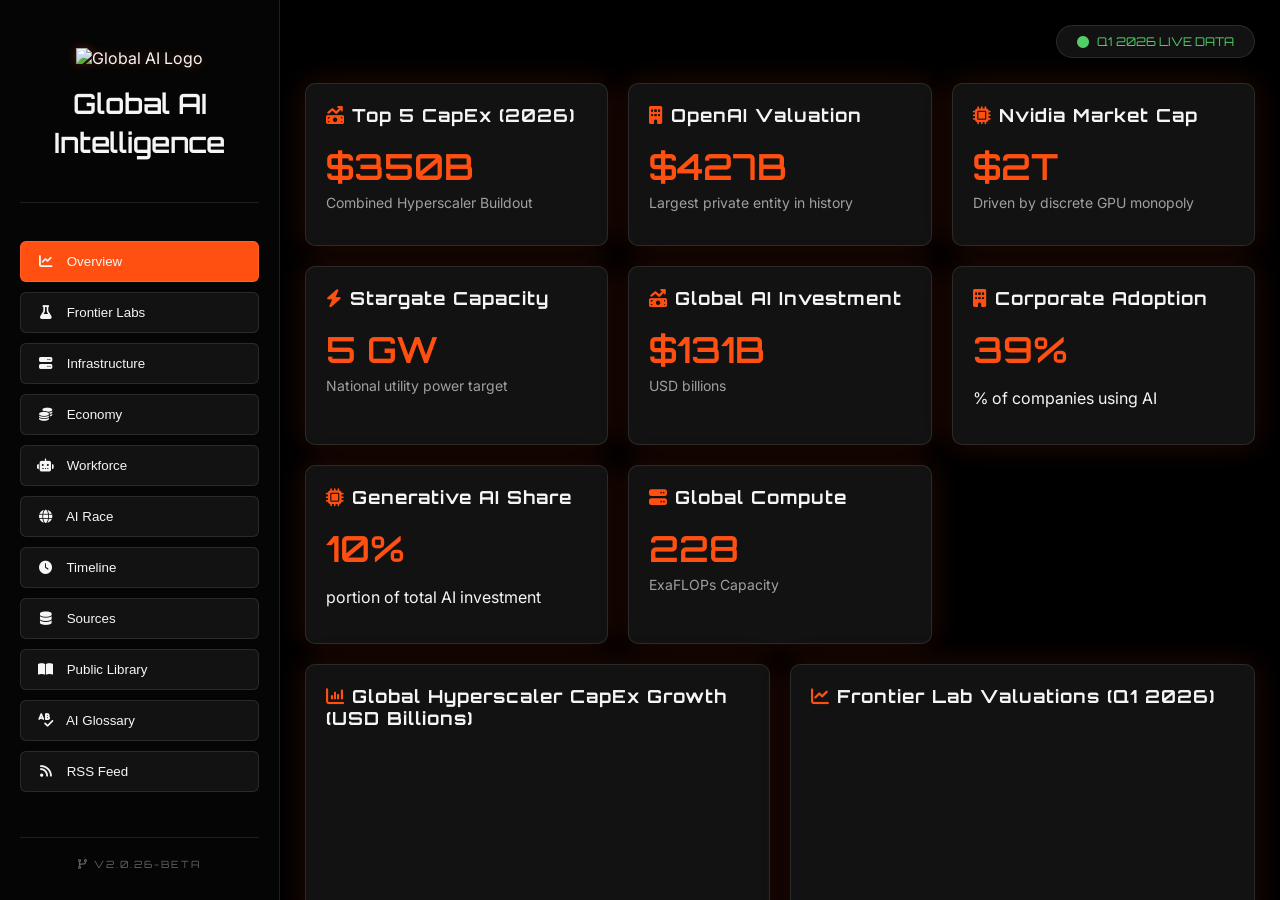
==== commit 17d0fa3c: "Create index.html" ====
--- a/index.html
+++ b/index.html
@@ -596,6 +596,36 @@
         left: -30px !important; right: auto !important; transform: translate(-50%, -50%);
     }
 }
+
+
+
+
+
+/* Banner Image Styles */
+.section-banner {
+    width: 100%;
+    height: auto;
+    max-height: 250px;
+    object-fit: cover;
+    border-radius: 10px;
+    margin-bottom: 20px;
+    border: 1px solid var(--border);
+    box-shadow: var(--shadow-glow);
+    display: block;
+}
+
+
+
+
+
+
+
+
+
+
+
+
+
 </style>
 
 
@@ -610,7 +640,7 @@
  } 
  </script>
 
-    
+
 
 </head>
 
@@ -1040,6 +1070,16 @@
                 <p class="muted" style="margin-top:15px;">Projected GDP increase by 2030.</p>
             </div>
         </div>
+
+<!-- ADDED FULL WIDTH BANNER WITH LINK -->
+<a href="https://projectfreedom.club" target="_blank" rel="noopener noreferrer">
+    <img src="https://bucket.mlcdn.com/a/3336/3336910/images/0051097e41e800becf39e2033ca4de4859b6d50c.png" alt="Workforce Displacement Banner" class="section-banner">
+</a>
+        
+
+
+            
+
     </section>
     
     
@@ -1088,8 +1128,17 @@
                         <p style="font-size: 14px; color: var(--text-muted); line-height: 1.5; margin-bottom: 0;">AI advancement outpaces the capacity to reskill, leading to unemployment spikes and wage polarization for knowledge workers.</p>
                     </div>
                 </div>
-            </div>
-        </div>
+
+            </div>
+      </div>
+
+
+<!-- ADDED FULL WIDTH BANNER WITH LINK -->
+<a href="https://projectfreedom.club" target="_blank" rel="noopener noreferrer">
+    <img src="https://bucket.mlcdn.com/a/3336/3336910/images/0051097e41e800becf39e2033ca4de4859b6d50c.png" alt="Workforce Displacement Banner" class="section-banner">
+</a>
+
+        
     </section>
     
     
@@ -1132,6 +1181,19 @@
     </div>
 </div>
         </div>
+        
+        
+        
+ 
+<!-- ADDED FULL WIDTH BANNER WITH LINK -->
+<a href="https://projectfreedom.club" target="_blank" rel="noopener noreferrer">
+    <img src="https://bucket.mlcdn.com/a/3336/3336910/images/0051097e41e800becf39e2033ca4de4859b6d50c.png" alt="Workforce Displacement Banner" class="section-banner">
+</a>
+           
+        
+        
+        
+        
     </section>
     
     
@@ -1185,6 +1247,18 @@
                 </div>
             </div>
         </div>
+        
+        
+        
+
+<!-- ADDED FULL WIDTH BANNER WITH LINK -->
+<a href="https://projectfreedom.club" target="_blank" rel="noopener noreferrer">
+    <img src="https://bucket.mlcdn.com/a/3336/3336910/images/0051097e41e800becf39e2033ca4de4859b6d50c.png" alt="Workforce Displacement Banner" class="section-banner">
+</a>
+            
+        
+        
+        
     </section>
     
     
@@ -1250,26 +1324,29 @@
                     <p>2026 expert consensus on "reasoning" model risks and the 77% autonomous vulnerability discovery rate.</p>
                 </a>
 
-
-
-
-
-
-
-            </div>
-            
-        </div>
+            </div>
+            
+        </div>
+        
+        
+        
+
+<!-- ADDED FULL WIDTH BANNER WITH LINK -->
+<a href="https://projectfreedom.club" target="_blank" rel="noopener noreferrer">
+    <img src="https://bucket.mlcdn.com/a/3336/3336910/images/0051097e41e800becf39e2033ca4de4859b6d50c.png" alt="Workforce Displacement Banner" class="section-banner">
+</a>
+            
+     
     </section>
     
     
-    
-    
-    
-    
-    
-    
 
     <!-- EXTERNAL CONTENT IFRAME SECTION -->
+    
+    
+    
+    
+    
     <section id="external-content">
         <div class="card" style="height: calc(100vh - 120px); padding: 0; overflow: hidden; display: flex; flex-direction: column;">
             <div style="padding: 15px 20px; border-bottom: 1px solid var(--border); background: var(--bg-darker); display: flex; align-items: center; gap: 10px;">
@@ -1663,5 +1740,34 @@
 </script>
 <!-- End Widget BACK-TO-TOP -->
 
+
+
+
+
+
+      
+      <script>
+            (function(d,t){
+                var hs=d.createElement(t),s=d.getElementsByTagName(t)[0];
+                hs.src='https://app.productdyno.com/assets/js/protect.js';
+                hs.setAttribute('data-auth-type', 'product');
+                hs.setAttribute('data-auth-type-id', '42125');
+                s.parentNode.insertBefore(hs,s)
+            }(document,'script'));
+        </script>
+        
+
+
+
+
+
+
+
+
+
+
+
+    
+
 </body>
 </html>
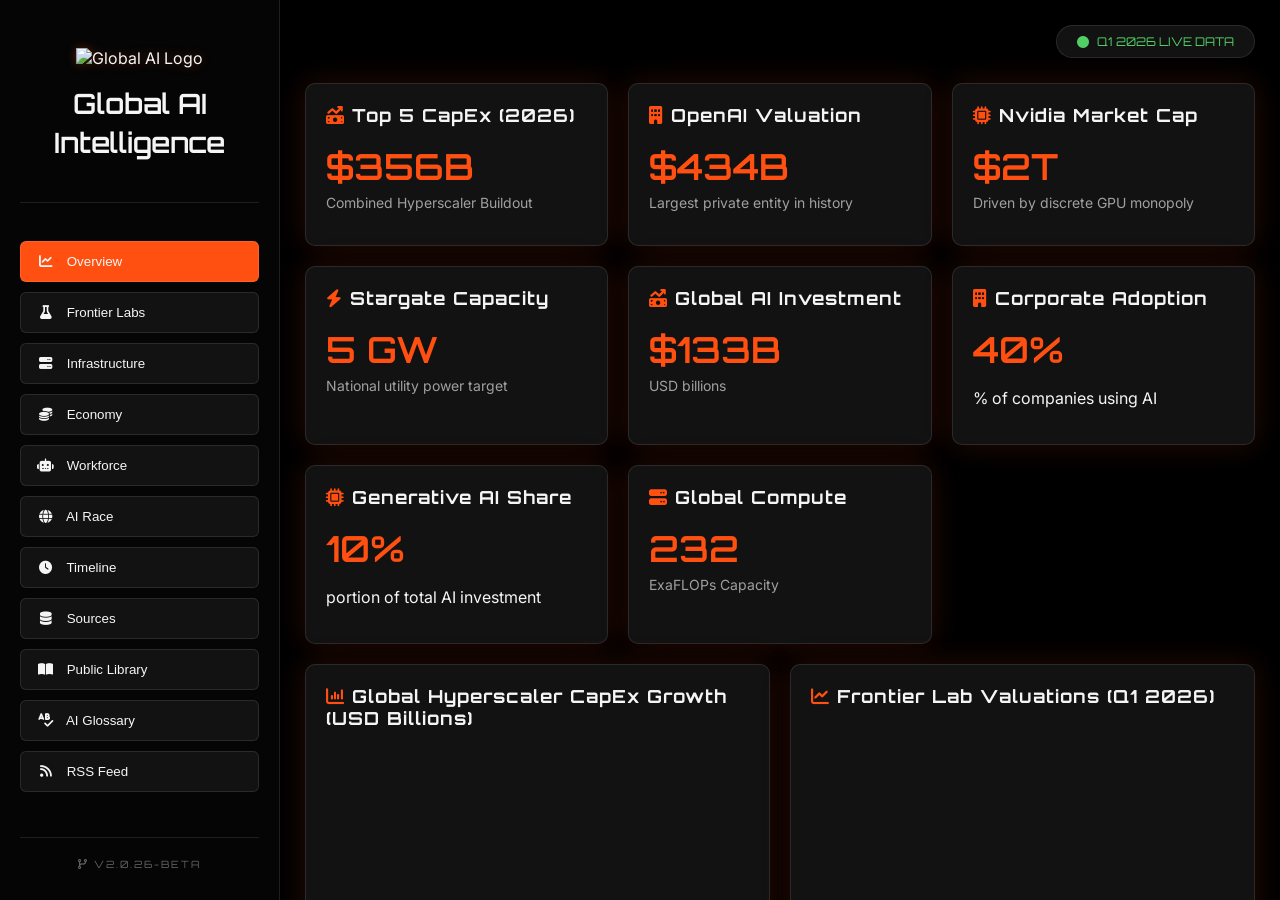
==== commit 85e5d1f8: "Update index.html" ====
--- a/index.html
+++ b/index.html
@@ -367,6 +367,33 @@
 }
 
 .card:hover { background:var(--bg-hover); }
+
+
+
+
+        .card::before {
+            content: '';
+            position: absolute;
+            top: 0; left: 0; right: 0; height: 2px;
+            background: linear-gradient(90deg, transparent, var(--primary), transparent);
+            opacity: 0;
+            transition: var(--transition);
+        }
+
+        .card:hover { 
+            background: var(--bg-hover); 
+            border-color: rgba(255,80,17,0.3);
+        }
+        
+        .card:hover::before {
+            opacity: 1;
+        }
+
+
+
+
+
+    
 
 .card h3 {
 margin-top:0;
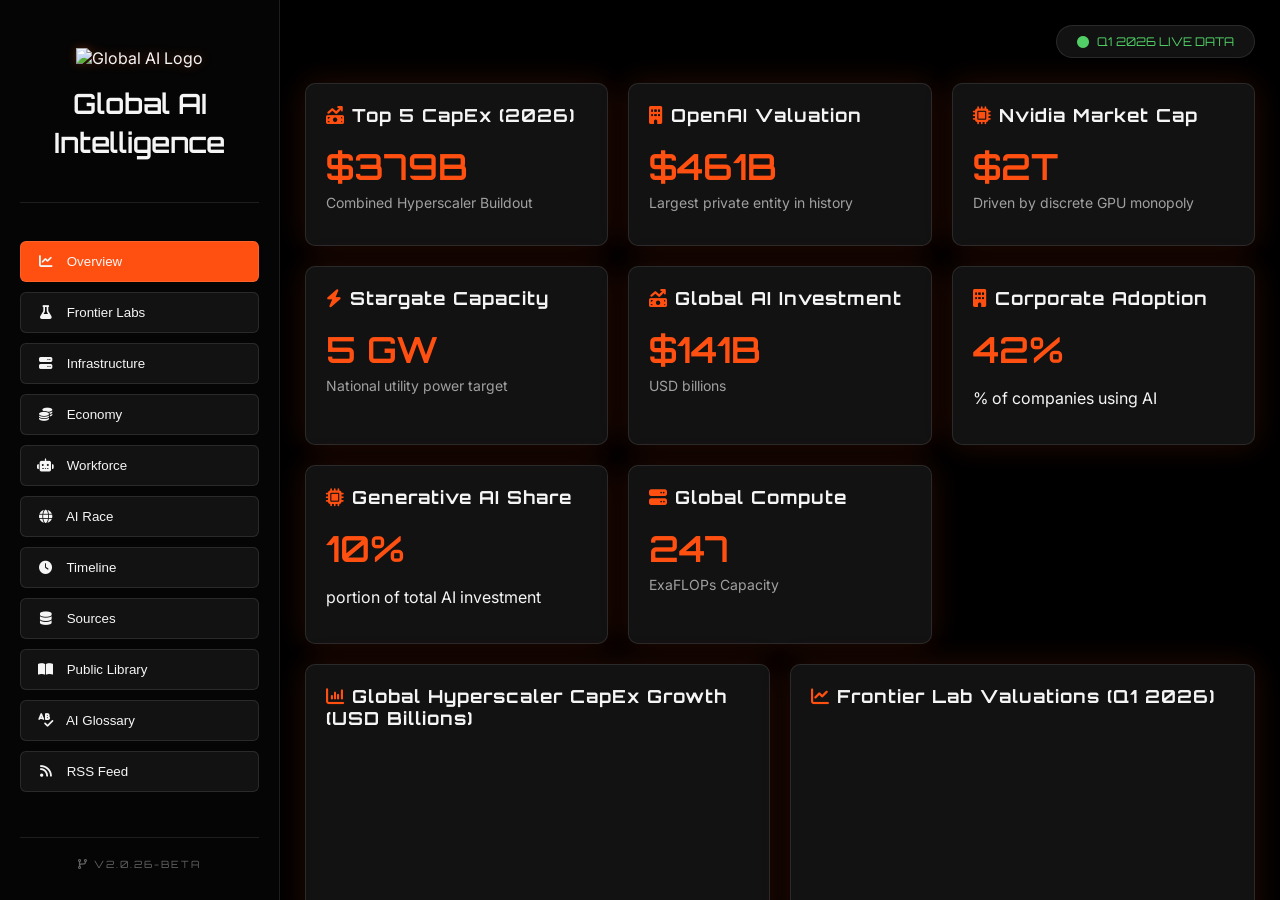
==== commit 2e109264: "Update index.html" ====
--- a/index.html
+++ b/index.html
@@ -365,9 +365,6 @@
 transition:var(--transition);
 box-shadow:var(--shadow-glow);
 }
-
-.card:hover { background:var(--bg-hover); }
-
 
 
 
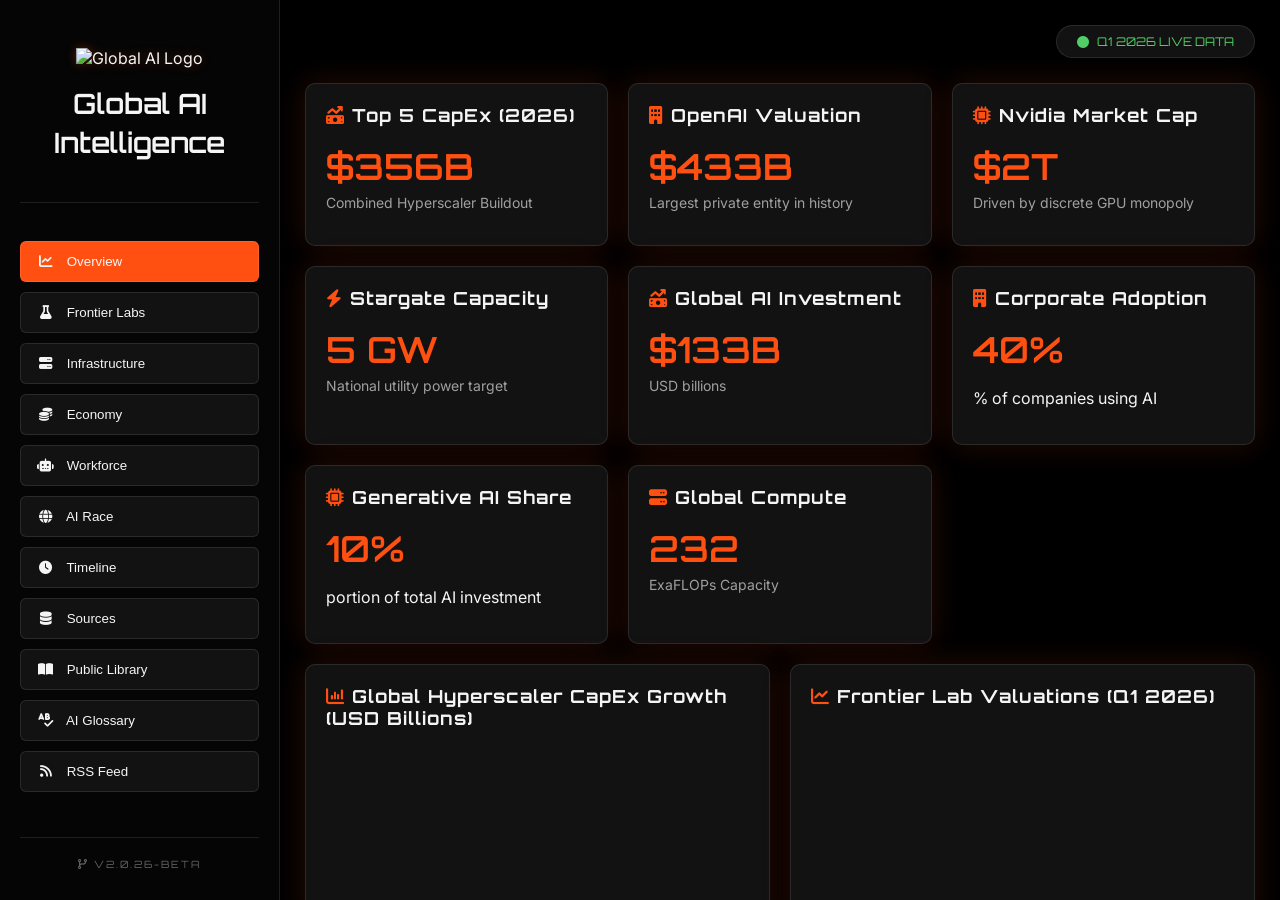
==== commit 8926a5eb: "Update index.html" ====
--- a/index.html
+++ b/index.html
@@ -368,7 +368,7 @@
 
 
 
-        .card::before {
+        .card:hover {
             content: '';
             position: absolute;
             top: 0; left: 0; right: 0; height: 2px;
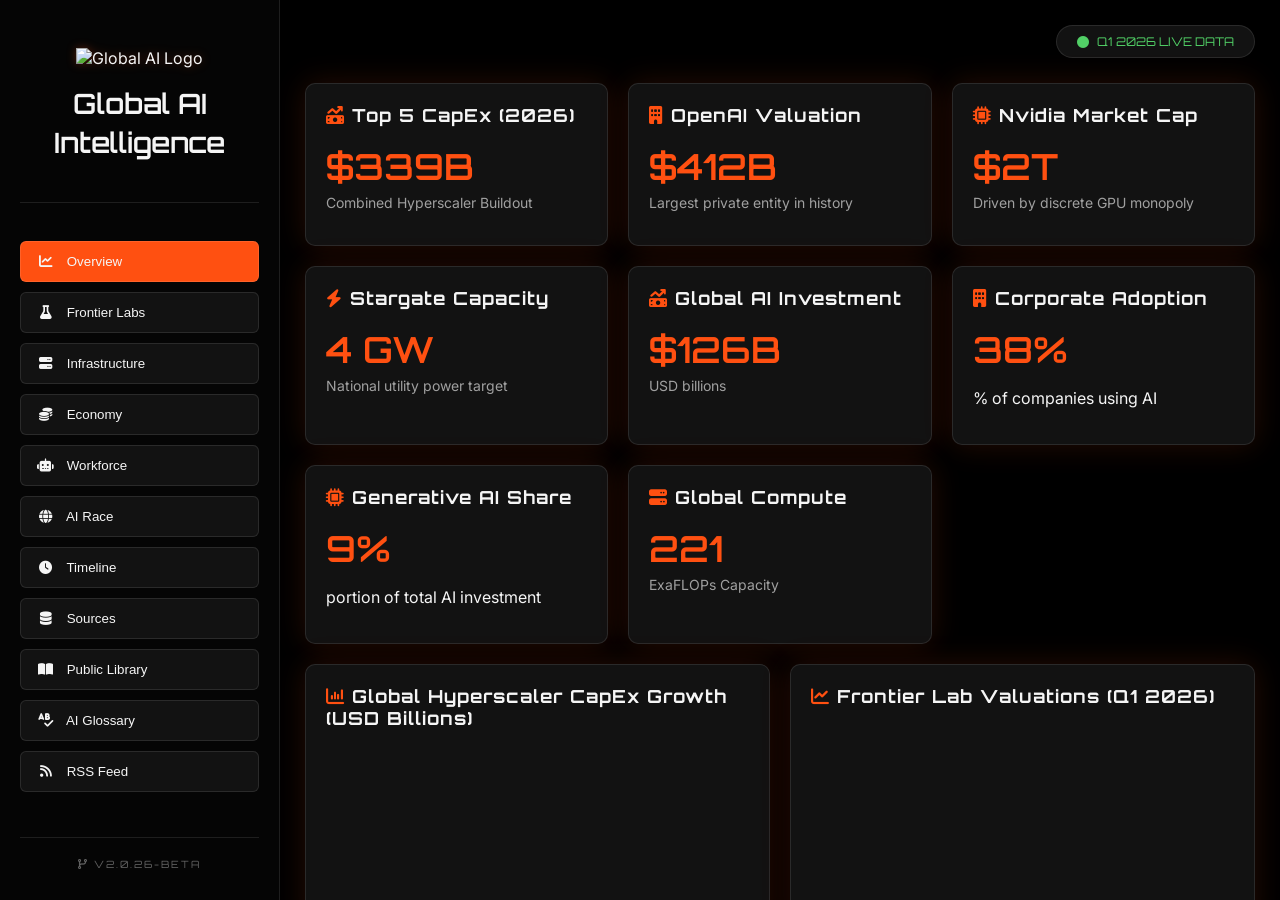
==== commit 21b0f95b: "Create index.html" ====
--- a/index.html
+++ b/index.html
@@ -315,7 +315,6 @@
 .main {
 padding:25px;
 overflow:auto;
-    cursor: pointer;
 }
 
 
@@ -358,35 +357,36 @@
 }
 
 .card {
-background:var(--bg-card);
-border:1px solid var(--border);
-padding:20px;
-border-radius:10px;
-transition:var(--transition);
-box-shadow:var(--shadow-glow);
-}
-
-
-
-        .card:hover {
-            content: '';
-            position: absolute;
-            top: 0; left: 0; right: 0; height: 2px;
-            background: linear-gradient(90deg, transparent, var(--primary), transparent);
-            opacity: 0;
-            transition: var(--transition);
-        }
-
-        .card:hover { 
-            background: var(--bg-hover); 
-            border-color: rgba(255,80,17,0.3);
-        }
-        
-        .card:hover::before {
-            opacity: 1;
-        }
-
-
+    background: var(--bg-card);
+    border: 1px solid var(--border);
+    padding: 20px;
+    border-radius: 10px;
+    transition: var(--transition);
+    box-shadow: var(--shadow-glow);
+    position: relative;  /* Keep this */
+}
+
+.card::before {
+    content: '';
+    position: absolute;
+    top: 0; 
+    left: 0; 
+    right: 0; 
+    height: 2px;
+    background: linear-gradient(90deg, transparent, var(--primary), transparent);
+    opacity: 0;
+    transition: var(--transition);
+}
+
+.card:hover { 
+    background: var(--bg-hover); 
+    border-color: rgba(255,80,17,0.3);
+    cursor: pointer;  /* This will now work */
+}
+
+.card:hover::before {
+    opacity: 1;
+}
 
 
 
@@ -1780,17 +1780,6 @@
             }(document,'script'));
         </script>
         
-
-
-
-
-
-
-
-
-
-
-
     
 
 </body>
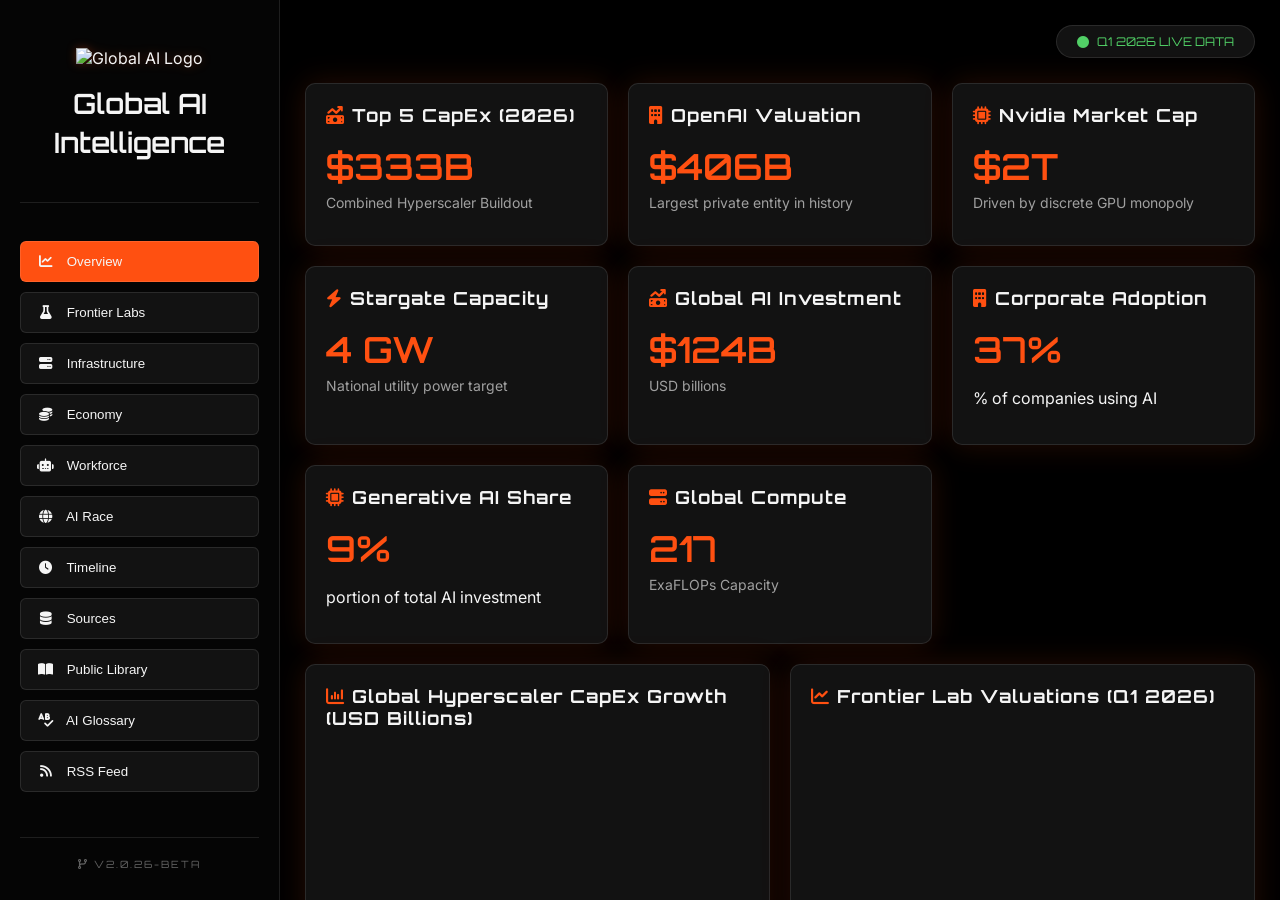
==== commit 264e6bcc: "Update index.html" ====
--- a/index.html
+++ b/index.html
@@ -1766,10 +1766,6 @@
 
 
 
-
-
-
-      
       <script>
             (function(d,t){
                 var hs=d.createElement(t),s=d.getElementsByTagName(t)[0];
